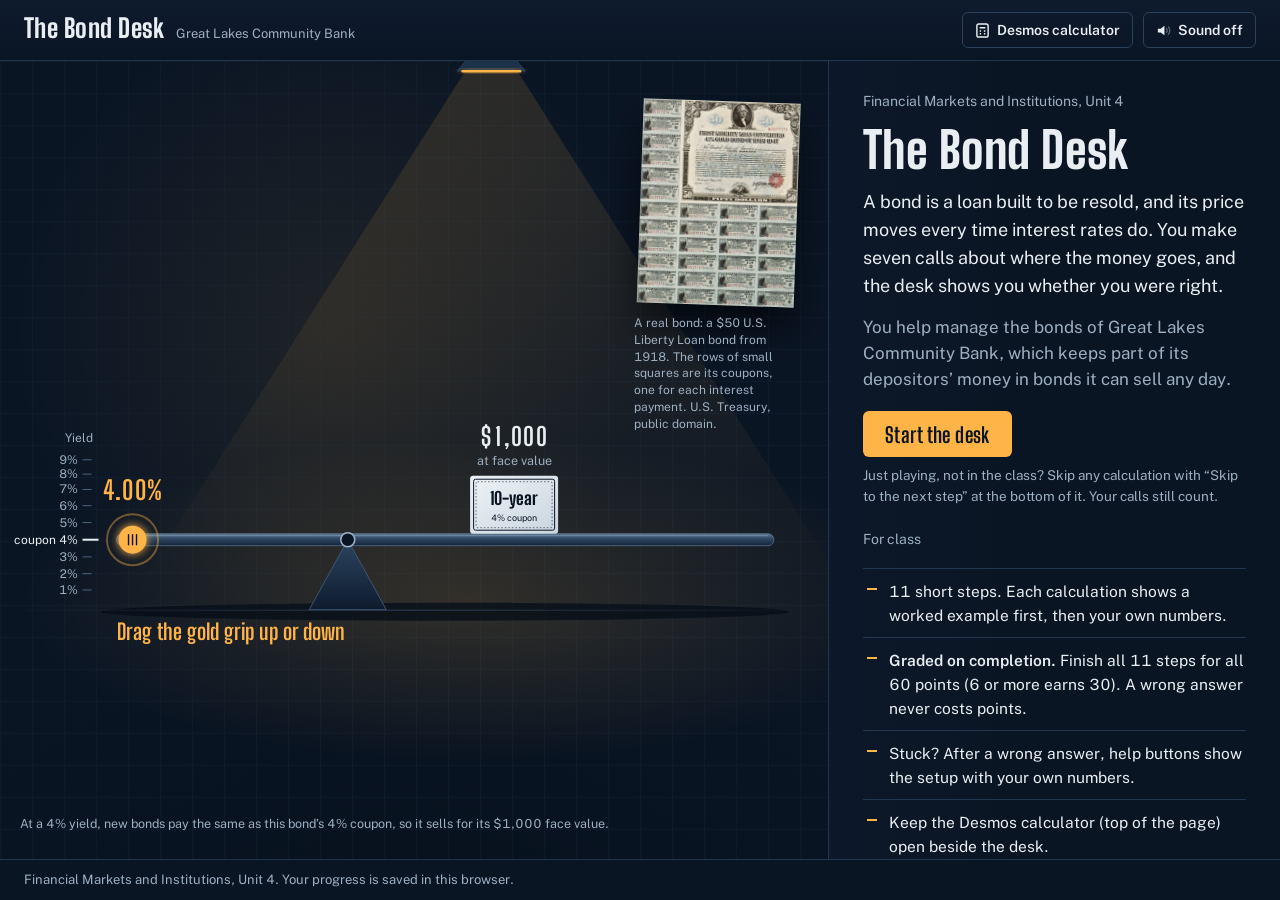
==== v2/index.html @ 8364ba1d "Bond Desk v2 preview under v2/ (root v1 untouched) A night trading desk built around one instrument:" ====
<!doctype html>
<html lang="en">
<head>
<meta charset="utf-8">
<meta name="viewport" content="width=device-width, initial-scale=1">
<title>The Bond Desk</title>
<meta name="description" content="Financial Markets and Institutions, Unit 4. Pull the yield on a bond beam, replay 2022, read quotes, estimate losses with duration and read spreads at Great Lakes Community Bank.">
<link rel="icon" href="data:image/svg+xml,%3Csvg xmlns='http://www.w3.org/2000/svg' viewBox='0 0 32 32'%3E%3Crect width='32' height='32' rx='6' fill='%230A1524'/%3E%3Cpath d='M5 13 L27 19' stroke='%23FFB447' stroke-width='3' stroke-linecap='round'/%3E%3Cpath d='M16 16 L12 26 H20 Z' fill='%23E9EEF2'/%3E%3C/svg%3E">
<link rel="preload" href="fonts/big-shoulders-display-latin-800-normal.woff2" as="font" type="font/woff2" crossorigin>
<link rel="preload" href="fonts/public-sans-latin-400-normal.woff2" as="font" type="font/woff2" crossorigin>
<link rel="stylesheet" href="bond.css">
</head>
<body>
<a class="skip" href="#console">Skip to the step</a>
<header class="top">
  <div class="brand"><span class="name">The Bond Desk</span><span class="sub">Great Lakes Community Bank</span></div>
  <nav class="tape" aria-label="Steps"><ol id="tape"></ol></nav>
  <div class="tools">
    <span class="calls" id="callsBadge" hidden aria-live="polite"></span>
    <a class="tool desmos-open" id="calcBtn" href="https://www.desmos.com/scientific" target="desmos" rel="noopener"><svg viewBox="0 0 16 16" aria-hidden="true"><rect x="2" y="1" width="12" height="14" rx="2" fill="none" stroke="currentColor" stroke-width="1.5"/><path d="M5 5h6M5 8.5h1.5M9.5 8.5H11M5 11.5h1.5M9.5 11.5H11" stroke="currentColor" stroke-width="1.5"/></svg><span class="lbl">Desmos calculator</span><span class="sr-only"> (opens in a new window)</span></a>
    <button class="tool" id="soundBtn" type="button" aria-pressed="false"><svg viewBox="0 0 16 16" aria-hidden="true"><path d="M2 6h3l4-3v10L5 10H2z" fill="currentColor"/><path id="soundWaves" d="M11 5.5c1 1.4 1 3.6 0 5M13 3.5c2 2.6 2 6.4 0 9" fill="none" stroke="currentColor" stroke-width="1.4" opacity=".35"/></svg><span class="lbl" id="soundLbl">Sound off</span></button>
  </div>
</header>
<main id="main" tabindex="-1">
  <section class="stage" id="stage" aria-label="The desk">
    <img class="bg" id="stageBg" alt="">
    <div class="bgshade" id="stageShade"></div>
    <svg class="world" id="world" role="group" aria-labelledby="stageDesc"></svg>
    <div class="overlay" id="overlay"></div>
    <p class="sr-only" id="stageDesc" aria-live="polite"></p>
  </section>
  <section class="console" id="console" tabindex="-1" aria-label="Step"></section>
</main>
<footer><span>Financial Markets and Institutions, Unit 4. Your progress is saved in this browser.</span><span id="codeNote"></span></footer>
<script>window.DESK_NO_UI = true;</script>
<script src="config.js"></script>
<script src="desk-engine.js"></script>
<script src="data.js"></script>
<script src="world.js"></script>
<script src="bond.js"></script>
</body>
</html>
---- v2/bond.css ----
/* The Bond Desk, version 2. A bond desk after hours: one instrument under one lamp. Tokens in DESIGN.md. */
@font-face { font-family: 'Big Shoulders Display'; src: url(fonts/big-shoulders-display-latin-500-normal.woff2) format('woff2'); font-weight: 500; font-display: swap; }
@font-face { font-family: 'Big Shoulders Display'; src: url(fonts/big-shoulders-display-latin-700-normal.woff2) format('woff2'); font-weight: 700; font-display: swap; }
@font-face { font-family: 'Big Shoulders Display'; src: url(fonts/big-shoulders-display-latin-800-normal.woff2) format('woff2'); font-weight: 800; font-display: swap; }
@font-face { font-family: 'Public Sans'; src: url(fonts/public-sans-latin-400-normal.woff2) format('woff2'); font-weight: 400; font-display: swap; }
@font-face { font-family: 'Public Sans'; src: url(fonts/public-sans-latin-600-normal.woff2) format('woff2'); font-weight: 600; font-display: swap; }
@font-face { font-family: 'Public Sans'; src: url(fonts/public-sans-latin-400-italic.woff2) format('woff2'); font-weight: 400; font-style: italic; font-display: swap; }

:root {
  --night: #0A1524; --night-2: #0E1B2D; --steel: #16263A; --steel-2: #1D3149; --engrave: #2B425C; --rule: #22374F;
  --chalk: #E9EEF2; --fog: #9DB0C2; --sodium: #FFB447; --sodium-dim: #B8803A; --coral: #FF8A7A; --paper: #DCE5EC;
  --display: 'Big Shoulders Display', 'Arial Narrow', sans-serif; --text: 'Public Sans', system-ui, sans-serif;
  color-scheme: dark;
}
* { box-sizing: border-box; }
html, body { margin: 0; }
body { background: var(--night); color: var(--chalk); font: 400 17px/1.55 var(--text); min-height: 100vh; display: flex; flex-direction: column;
  -webkit-font-smoothing: antialiased; font-variant-numeric: tabular-nums; }
:focus-visible { outline: 2px solid var(--sodium); outline-offset: 3px; }
svg :focus { outline: none; }
[hidden] { display: none !important; }
.sr-only { position: absolute; width: 1px; height: 1px; padding: 0; margin: -1px; overflow: hidden; clip: rect(0 0 0 0); white-space: nowrap; border: 0; }
.skip { position: absolute; left: -999px; top: 8px; background: var(--sodium); color: var(--night); padding: 8px 12px; z-index: 50; font-weight: 600; }
.skip:focus { left: 8px; }
a { color: var(--sodium); }

/* ---------- top bar ---------- */
.top { display: grid; grid-template-columns: auto minmax(0, 1fr) auto; align-items: center; gap: 28px; padding: 12px 24px; border-bottom: 1px solid var(--rule);
  background: linear-gradient(var(--night-2), var(--night)); position: relative; z-index: 5; }
.brand { display: flex; align-items: baseline; gap: 12px; white-space: nowrap; }
.brand .name { font: 800 26px/1 var(--display); letter-spacing: .01em; }
.brand .sub { color: var(--fog); font-size: 13px; }
.tools { display: flex; gap: 10px; align-items: center; }
.tool { font: 600 14px/1 var(--text); color: var(--chalk); background: transparent; border: 1px solid var(--engrave); border-radius: 6px; padding: 9px 12px; cursor: pointer; text-decoration: none; display: inline-flex; gap: 7px; align-items: center; min-height: 36px; }
.tool:hover { border-color: var(--fog); }
.tool[aria-pressed="true"] { border-color: var(--sodium); color: var(--sodium); }
.tool svg { width: 15px; height: 15px; }

.calls { font: 600 14px/1 var(--text); color: var(--fog); padding: 9px 12px; border-radius: 6px; background: rgba(255, 180, 71, .07); border: 1px solid rgba(255, 180, 71, .3); white-space: nowrap; }
.calls b { font: 800 20px/1 var(--display); color: var(--sodium); }
.calls.bump { animation: bump .6s ease; }
@keyframes bump { 0% { transform: scale(1); } 30% { transform: scale(1.12); box-shadow: 0 0 18px rgba(255, 180, 71, .5); } 100% { transform: scale(1); } }
/* the tape: a ruler of steps */
.tape { position: relative; }
.tape ol { list-style: none; margin: 0; padding: 0; display: flex; align-items: flex-end; justify-content: space-between; position: relative; max-width: 620px; margin-inline: auto; }
.tape ol::before { content: ''; position: absolute; left: 14px; right: 14px; bottom: 9px; height: 1px; background: var(--engrave); }
.tape ol:empty { display: none; }
.tape li { flex: 1; display: flex; justify-content: center; }
.notch { position: relative; background: none; border: 0; color: var(--fog); cursor: pointer; width: 34px; height: 40px; display: flex; flex-direction: column; align-items: center; justify-content: flex-end; gap: 5px; font: 600 12px/1 var(--text); padding: 0; }
.notch .tick { width: 2px; height: 10px; background: var(--engrave); border-radius: 1px; transition: height .25s, background .25s; }
.notch.done { color: var(--chalk); }
.notch.done .tick { background: var(--sodium); height: 14px; }
.notch[aria-current="step"] { color: var(--sodium); }
.notch[aria-current="step"] .tick { height: 20px; width: 4px; background: var(--sodium); box-shadow: 0 0 12px rgba(255, 180, 71, .6); }
.notch:hover .tick { background: var(--fog); }
.notch.done:hover .tick { background: var(--sodium); }

/* ---------- the room ---------- */
main { flex: 1; display: grid; grid-template-columns: minmax(0, 1fr) 452px; min-height: 0; }
main:focus { outline: none; }
.stage { position: relative; min-height: 600px; overflow: hidden;
  background: radial-gradient(ellipse 55% 60% at 40% 34%, rgba(255, 180, 71, .085), transparent 70%), radial-gradient(ellipse 120% 90% at 50% 120%, #06101C, transparent 60%), var(--night); }
.stage svg.world { position: absolute; inset: 0; width: 100%; height: 100%; display: block; touch-action: none; }
.stage .bg { position: absolute; inset: 0; width: 100%; height: 100%; object-fit: cover; opacity: 0; transition: opacity .8s; filter: grayscale(1) contrast(1.05) brightness(.62); }
.stage .bg.on { opacity: .55; }
.stage .bg.on.dim { opacity: .2; }
.stage .bgshade { position: absolute; inset: 0; background: linear-gradient(180deg, rgba(10, 21, 36, .35), rgba(10, 21, 36, .1) 40%, rgba(10, 21, 36, .92)); opacity: 0; transition: opacity .8s; pointer-events: none; }
.stage .bgshade.on { opacity: 1; }
.stage .overlay { position: absolute; inset: 0; pointer-events: none; }
.stage .overlay > * { pointer-events: auto; }
.cap { position: absolute; left: 20px; bottom: 14px; right: 20px; color: var(--fog); font-size: 12.5px; line-height: 1.4; pointer-events: none; }
.cap a { pointer-events: auto; color: var(--fog); }
.showing { position: absolute; top: 14px; left: 16px; display: flex; gap: 6px; z-index: 2; }
.showing button { font: 600 13px/1 var(--text); color: var(--fog); background: rgba(10, 21, 36, .7); border: 1px solid var(--engrave); border-radius: 6px; padding: 8px 11px; cursor: pointer; min-height: 32px; }
.showing button[aria-pressed="true"] { color: var(--night); background: var(--chalk); border-color: var(--chalk); }

/* svg type */
.world text { font-family: var(--text); fill: var(--chalk); }
.world .disp { font-family: var(--display); font-weight: 700; }
.world .fog { fill: var(--fog); }
.world .sod { fill: var(--sodium); }
.world .coral { fill: var(--coral); }
.world .night { fill: var(--night); }
.world * { pointer-events: none; }
.world .tappable, .world .tappable *, .world .grab, .world .grab * { pointer-events: auto; }
.world .tappable { cursor: pointer; }
.world .focusring { opacity: 0; transition: opacity .15s; }
.world g:focus-visible > .focusring, .world g.sel > .focusring { opacity: 1; }
.world .grab { cursor: grab; }
.world .grab:active { cursor: grabbing; }
.world .disabled { opacity: .35; }
.world .disabled, .world .disabled * { pointer-events: none !important; }

/* ---------- the console ---------- */
.console { border-left: 1px solid var(--rule); padding: 30px 34px 40px; overflow-y: auto; background: linear-gradient(90deg, rgba(14, 27, 45, .6), var(--night) 40%); }
.kicker { color: var(--fog); font-size: 14px; margin: 0 0 6px; }
.console h1, .console h2 { font: 800 50px/0.95 var(--display); margin: 0 0 14px; letter-spacing: .005em; }
.console h2 { font-size: 44px; }
.console p { margin: 0 0 14px; max-width: 36em; }
.console .lead { font-size: 18px; }
.console .place { color: var(--fog); }
.practice { background: var(--steel); border-left: 3px solid var(--sodium); padding: 10px 14px; border-radius: 4px; font-size: 15px; }

.btn { font: 700 21px/1 var(--display); letter-spacing: .02em; background: var(--sodium); color: var(--night); border: 0; border-radius: 6px; padding: 13px 22px 12px; cursor: pointer; min-height: 46px;
  display: inline-flex; align-items: center; gap: 10px; text-decoration: none; transition: transform .12s, box-shadow .2s; }
.btn:hover { box-shadow: 0 0 0 4px rgba(255, 180, 71, .18); }
.btn:active { transform: translateY(1px); }
.btn.quiet { background: transparent; color: var(--chalk); border: 1px solid var(--engrave); }
.btn.quiet:hover { border-color: var(--fog); box-shadow: none; }
.btn.small { font-size: 17px; padding: 10px 14px 9px; min-height: 40px; }
.btn[disabled] { opacity: .4; cursor: default; box-shadow: none; }
.actions { display: flex; flex-wrap: wrap; gap: 10px; align-items: center; margin: 18px 0 8px; }
.attempts { color: var(--fog); font-size: 13px; }

/* answers you tap */
fieldset { border: 0; padding: 0; margin: 6px 0 0; min-width: 0; }
legend { padding: 0; margin: 0 0 10px; font-weight: 600; }
.tickets { display: grid; gap: 8px; }
.ticket { position: relative; display: flex; gap: 12px; align-items: flex-start; padding: 13px 14px 13px 14px; border: 1px solid var(--engrave); border-radius: 8px; background: rgba(22, 38, 58, .55); cursor: pointer; line-height: 1.4; font-size: 16px; transition: border-color .15s, background .15s; }
.ticket:hover { border-color: var(--fog); }
.ticket input { appearance: none; -webkit-appearance: none; margin: 2px 0 0; width: 18px; height: 18px; border: 2px solid var(--fog); border-radius: 50%; flex: none; display: grid; place-content: center; }
.ticket input::before { content: ''; width: 8px; height: 8px; border-radius: 50%; background: var(--sodium); transform: scale(0); transition: transform .15s; }
.ticket input:checked { border-color: var(--sodium); }
.ticket input:checked::before { transform: scale(1); }
.ticket input:focus-visible { outline: 2px solid var(--sodium); outline-offset: 3px; }
.ticket:has(input:checked) { border-color: var(--sodium); background: rgba(255, 180, 71, .08); }
.chips { display: flex; flex-wrap: wrap; gap: 8px; }
.chips .ticket { flex: 1 1 100%; }

/* the calculation strip */
.strip { margin: 16px 0 6px; border-top: 1px solid var(--rule); }
.strip .cap2 { display: flex; justify-content: space-between; align-items: baseline; gap: 10px; padding: 10px 0 4px; }
.strip .cap2 b { font: 700 19px/1.1 var(--display); letter-spacing: .02em; }
.strip .cap2 span { color: var(--fog); font-size: 14px; text-align: right; }
.strip.example { opacity: .78; cursor: pointer; border-radius: 6px; }
.strip.example:hover, .strip.example:focus-within, .strip.example:focus-visible { opacity: 1; }
.line { display: grid; grid-template-columns: minmax(0, 1fr) auto; gap: 2px 14px; padding: 9px 0 10px; border-bottom: 1px dashed var(--rule); align-items: end; }
.line .lbl { grid-column: 1 / -1; color: var(--fog); font-size: 13.5px; }
.line .calc { font-size: 16px; }
.line .res { font: 700 26px/1 var(--display); text-align: right; white-space: nowrap; display: flex; align-items: center; gap: 8px; justify-content: flex-end; }
.line .res input { font: 700 26px/1 var(--display); color: var(--chalk); background: rgba(10, 21, 36, .6); border: 0; border-bottom: 2px solid var(--sodium); width: 5.2em; text-align: right; padding: 6px 6px 4px; border-radius: 4px 4px 0 0; }
.line .res input::placeholder { color: #6F849A; }
.line .res input.good { border-bottom-color: var(--chalk); }
.line .res input.wrong { border-bottom-color: var(--coral); }
.mark { font: 600 13px/1 var(--text); text-align: left; }
.mark:empty { display: none; }
.mark.ok { color: var(--sodium); }
.mark.no { color: var(--coral); }
.hint { color: var(--fog); font-size: 13.5px; margin: 6px 0 0; }

.fb { margin: 14px 0 0; padding: 0 0 0 14px; border-left: 3px solid transparent; min-height: 0; }
.fb:empty { display: none; }
.fb.ok { border-left-color: var(--sodium); }
.fb.bad { border-left-color: var(--coral); }
.fb b { font-weight: 600; }
.helpbox { margin: 12px 0 0; padding: 12px 14px; background: var(--steel); border-radius: 6px; font-size: 15.5px; }
.helpbox:empty { display: none; }
.coda { margin-top: 18px; padding: 16px 0 0; border-top: 1px solid var(--rule); font: 700 26px/1.12 var(--display); color: var(--chalk); }
.coda span { color: var(--sodium); }

details.sources { margin-top: 26px; color: var(--fog); font-size: 13.5px; }
details.sources summary { cursor: pointer; }
details.sources p { margin: 8px 0 0; }
details.sources a { color: var(--fog); }

.pager { display: flex; justify-content: space-between; gap: 10px; margin-top: 26px; }
.pager button { background: none; border: 0; color: var(--fog); font: 600 14px/1.2 var(--text); cursor: pointer; padding: 8px 0; text-decoration: underline; text-underline-offset: 3px; }

/* start */
.howto { list-style: none; padding: 0; margin: 18px 0; border-top: 1px solid var(--rule); }
.howto li { padding: 10px 0 10px 26px; border-bottom: 1px solid var(--rule); position: relative; font-size: 15.5px; color: var(--chalk); }
.howto li::before { content: ''; position: absolute; left: 4px; top: 19px; width: 10px; height: 2px; background: var(--sodium); }
.resume { margin-top: 18px; color: var(--fog); font-size: 15px; }
.resume summary { cursor: pointer; }
.resume label { display: block; margin: 12px 0 6px; color: var(--chalk); font-weight: 600; }
.resume input { font: 700 24px/1 var(--display); letter-spacing: .06em; background: var(--steel); color: var(--chalk); border: 1px solid var(--engrave); border-radius: 6px; padding: 9px 12px; width: 12ch; }
.err { color: var(--coral); }
.code { font: 700 1.15em/1 var(--display); letter-spacing: .06em; color: var(--chalk); }

/* the note */
.ledger { display: grid; grid-template-columns: 1fr; gap: 14px; margin-top: 8px; }
.ledger label { display: block; font-weight: 600; margin-bottom: 6px; }
.ledger label span { color: var(--fog); font-weight: 400; }
.ledger textarea { width: 100%; min-height: 76px; resize: vertical; background: rgba(22, 38, 58, .55); color: var(--chalk); border: 1px solid var(--engrave); border-radius: 6px; padding: 10px 12px; font: 400 16px/1.45 var(--text); }
.ledger textarea:focus { border-color: var(--sodium); }
.wc { color: var(--fog); font-size: 14px; }

/* receipt */
.points { font: 800 76px/0.9 var(--display); margin: 4px 0 10px; }
.points small { font-size: 32px; color: var(--fog); }
.openlist { list-style: none; padding: 0; margin: 12px 0; }
.openlist li { display: flex; justify-content: space-between; align-items: center; gap: 10px; padding: 8px 0; border-bottom: 1px solid var(--rule); }
.slip { position: absolute; left: 50%; top: 50%; width: min(70%, 520px); transform: translate(-50%, -50%) rotate(-1.6deg); box-shadow: 0 30px 60px rgba(0, 0, 0, .55), 0 0 0 1px rgba(255, 255, 255, .04); border-radius: 2px; }

/* the note's ledger on the stage */
.stageledger { position: absolute; inset: 9% 8% 12%; display: grid; grid-template-columns: 1fr 1fr; grid-template-rows: auto 1fr 1fr; border-top: 2px solid var(--chalk); }
.stageledger h3 { font: 800 34px/1 var(--display); margin: 0; padding: 14px 18px 10px; border-bottom: 1px solid var(--engrave); }
.stageledger h3:first-child { border-right: 2px solid var(--chalk); }
.stageledger div { padding: 14px 18px; border-bottom: 1px solid var(--engrave); font-size: 15px; color: var(--chalk); overflow: hidden; }
.stageledger div:nth-of-type(odd) { border-right: 2px solid var(--chalk); }
.stageledger div i { display: block; font-style: normal; color: var(--fog); font-size: 13px; margin-bottom: 4px; }
.stageledger div em { color: #6F849A; }

.scorecard { position: absolute; left: 50%; top: 50%; transform: translate(-50%, -50%); width: min(92%, 520px); padding: 26px 30px 24px; background: linear-gradient(160deg, #16263A, #0E1B2D); border: 1px solid rgba(255, 180, 71, .45); border-radius: 14px; box-shadow: 0 30px 80px rgba(0, 0, 0, .6), 0 0 60px rgba(255, 180, 71, .08); }
.scorecard p { margin: 0; }
.sc-k { color: var(--fog); font-size: 14px; }
.sc-big { font: 800 112px/0.9 var(--display); color: var(--sodium); margin-top: 6px !important; }
.sc-big span { font-size: 46px; color: var(--chalk); }
.sc-sub { font: 700 24px/1.1 var(--display); color: var(--chalk); margin-bottom: 14px !important; }
.scorecard ul { list-style: none; padding: 0; margin: 0 0 16px; border-top: 1px solid var(--engrave); }
.scorecard li { display: flex; gap: 12px; padding: 7px 0; border-bottom: 1px solid var(--rule); font-size: 15px; }
.scorecard li > span:first-child { width: 16px; font-weight: 600; }
.scorecard li.y > span:first-child { color: var(--sodium); }
.scorecard li.n > span:first-child { color: var(--coral); }
.scorecard li.na { color: var(--fog); }
.sc-line { font: 700 21px/1.2 var(--display); color: var(--chalk); }
.stamp { position: absolute; top: 56px; left: 50%; z-index: 4; transform: translateX(-50%) rotate(-4deg); font: 800 40px/1 var(--display); letter-spacing: .02em; padding: 8px 20px 6px; border: 3px solid currentColor; border-radius: 8px; background: rgba(10, 21, 36, .82); pointer-events: none; animation: stampIn .32s cubic-bezier(.2, 1.6, .4, 1) both, stampOut .4s ease 1.9s forwards; }
.stamp.ok { color: var(--sodium); } .stamp.no { color: var(--coral); }
@keyframes stampIn { from { opacity: 0; transform: translateX(-50%) rotate(-4deg) scale(1.6); } to { opacity: 1; transform: translateX(-50%) rotate(-4deg) scale(1); } }
@keyframes stampOut { to { opacity: 0; } }
footer { border-top: 1px solid var(--rule); color: var(--fog); font-size: 13px; padding: 10px 24px; display: flex; justify-content: space-between; gap: 12px; flex-wrap: wrap; }

@media (min-width: 901px) { body { height: 100vh; overflow: hidden; } main { min-height: 0; } .stage { min-height: 0; } .console { overflow-y: auto; } }
@media (max-width: 1100px) { main { grid-template-columns: minmax(0, 1fr) 400px; } .console { padding: 26px 24px 36px; } }
@media (max-width: 900px) {
  .top { grid-template-columns: 1fr auto; gap: 8px 12px; padding: 10px 16px 6px; }
  .tape { grid-column: 1 / -1; grid-row: 2; }
  .brand .sub { display: none; }
  .tool .lbl { display: none; }
  main { grid-template-columns: 1fr; }
  .stage { min-height: 0; height: min(58vh, 470px); }
  .console { border-left: 0; border-top: 1px solid var(--rule); padding: 20px 16px 30px; overflow: visible; background: var(--night); }
  .console h1 { font-size: 44px; } .console h2 { font-size: 38px; }
  .notch { width: 26px; }
  .stageledger { inset: 6% 4% 10%; } .stageledger h3 { font-size: 26px; padding: 10px 10px 8px; } .stageledger div { padding: 10px; font-size: 13px; }
  .slip { width: 82%; }
  .stage.tallstage { height: auto; padding: 22px 0; }
  .stage.tallstage .overlay { position: relative; inset: auto; }
  .stage.tallstage .scorecard { position: relative; left: auto; top: auto; transform: none; margin: 0 auto; }
  .stamp { font-size: 26px; top: 40px; padding: 6px 14px 4px; }
  .calls { padding: 7px 9px; font-size: 13px; } .calls b { font-size: 17px; }
  .scorecard { padding: 16px 18px; } .sc-big { font-size: 72px; } .sc-big span { font-size: 30px; } .sc-sub { font-size: 18px; } .scorecard li { font-size: 13px; padding: 4px 0; } .sc-line { font-size: 16px; }
  .scorecard { position: absolute; left: 50%; top: 50%; transform: translate(-50%, -50%); width: min(92%, 520px); padding: 26px 30px 24px; background: linear-gradient(160deg, #16263A, #0E1B2D); border: 1px solid rgba(255, 180, 71, .45); border-radius: 14px; box-shadow: 0 30px 80px rgba(0, 0, 0, .6), 0 0 60px rgba(255, 180, 71, .08); }
.scorecard p { margin: 0; }
.sc-k { color: var(--fog); font-size: 14px; }
.sc-big { font: 800 112px/0.9 var(--display); color: var(--sodium); margin-top: 6px !important; }
.sc-big span { font-size: 46px; color: var(--chalk); }
.sc-sub { font: 700 24px/1.1 var(--display); color: var(--chalk); margin-bottom: 14px !important; }
.scorecard ul { list-style: none; padding: 0; margin: 0 0 16px; border-top: 1px solid var(--engrave); }
.scorecard li { display: flex; gap: 12px; padding: 7px 0; border-bottom: 1px solid var(--rule); font-size: 15px; }
.scorecard li > span:first-child { width: 16px; font-weight: 600; }
.scorecard li.y > span:first-child { color: var(--sodium); }
.scorecard li.n > span:first-child { color: var(--coral); }
.scorecard li.na { color: var(--fog); }
.sc-line { font: 700 21px/1.2 var(--display); color: var(--chalk); }
footer { padding: 10px 16px; }
}
@media (prefers-reduced-motion: reduce) { * { transition: none !important; animation: none !important; } }
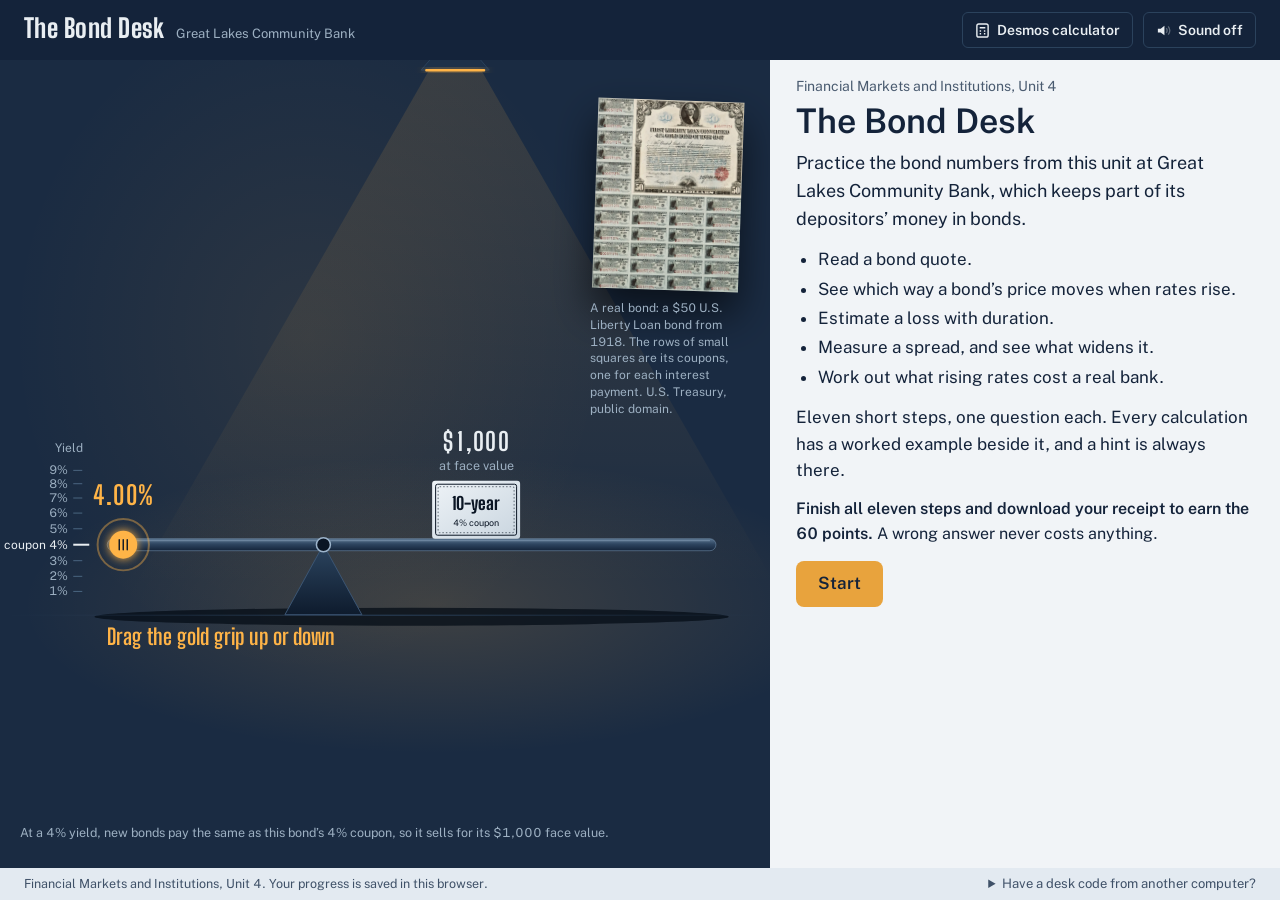
==== commit 356428dd: "Bond Desk v2, round three: a practice-and-check tool for Unit 4's pages One Start button, eleven ste" ====
--- a/v2/index.html
+++ b/v2/index.html
@@ -4,7 +4,7 @@
 <meta charset="utf-8">
 <meta name="viewport" content="width=device-width, initial-scale=1">
 <title>The Bond Desk</title>
-<meta name="description" content="Financial Markets and Institutions, Unit 4. Pull the yield on a bond beam, replay 2022, read quotes, estimate losses with duration and read spreads at Great Lakes Community Bank.">
+<meta name="description" content="Financial Markets and Institutions, Unit 4. Practise reading bond quotes, duration and spreads at Great Lakes Community Bank.">
 <link rel="icon" href="data:image/svg+xml,%3Csvg xmlns='http://www.w3.org/2000/svg' viewBox='0 0 32 32'%3E%3Crect width='32' height='32' rx='6' fill='%230A1524'/%3E%3Cpath d='M5 13 L27 19' stroke='%23FFB447' stroke-width='3' stroke-linecap='round'/%3E%3Cpath d='M16 16 L12 26 H20 Z' fill='%23E9EEF2'/%3E%3C/svg%3E">
 <link rel="preload" href="fonts/big-shoulders-display-latin-800-normal.woff2" as="font" type="font/woff2" crossorigin>
 <link rel="preload" href="fonts/public-sans-latin-400-normal.woff2" as="font" type="font/woff2" crossorigin>
@@ -14,9 +14,8 @@
 <a class="skip" href="#console">Skip to the step</a>
 <header class="top">
   <div class="brand"><span class="name">The Bond Desk</span><span class="sub">Great Lakes Community Bank</span></div>
-  <nav class="tape" aria-label="Steps"><ol id="tape"></ol></nav>
+  <nav class="tape" aria-label="Steps"><ol id="tape"></ol><p class="stepname" id="stepName" aria-hidden="true"></p></nav>
   <div class="tools">
-    <span class="calls" id="callsBadge" hidden aria-live="polite"></span>
     <a class="tool desmos-open" id="calcBtn" href="https://www.desmos.com/scientific" target="desmos" rel="noopener"><svg viewBox="0 0 16 16" aria-hidden="true"><rect x="2" y="1" width="12" height="14" rx="2" fill="none" stroke="currentColor" stroke-width="1.5"/><path d="M5 5h6M5 8.5h1.5M9.5 8.5H11M5 11.5h1.5M9.5 11.5H11" stroke="currentColor" stroke-width="1.5"/></svg><span class="lbl">Desmos calculator</span><span class="sr-only"> (opens in a new window)</span></a>
     <button class="tool" id="soundBtn" type="button" aria-pressed="false"><svg viewBox="0 0 16 16" aria-hidden="true"><path d="M2 6h3l4-3v10L5 10H2z" fill="currentColor"/><path id="soundWaves" d="M11 5.5c1 1.4 1 3.6 0 5M13 3.5c2 2.6 2 6.4 0 9" fill="none" stroke="currentColor" stroke-width="1.4" opacity=".35"/></svg><span class="lbl" id="soundLbl">Sound off</span></button>
   </div>
@@ -31,7 +30,9 @@
   </section>
   <section class="console" id="console" tabindex="-1" aria-label="Step"></section>
 </main>
-<footer><span>Financial Markets and Institutions, Unit 4. Your progress is saved in this browser.</span><span id="codeNote"></span></footer>
+<footer><span>Financial Markets and Institutions, Unit 4. Your progress is saved in this browser. <span id="codeNote"></span></span>
+  <details class="resume" id="resume"><summary>Have a desk code from another computer?</summary>
+    <form id="codeForm" novalidate><label for="dc">Your desk code</label> <input type="text" id="dc" autocomplete="off" autocapitalize="characters" spellcheck="false" placeholder="ABCD-2345"> <button class="btn quiet small" type="submit">Continue</button><span class="err" id="startErr" role="alert"></span></form></details></footer>
 <script>window.DESK_NO_UI = true;</script>
 <script src="config.js"></script>
 <script src="desk-engine.js"></script>
--- a/v2/bond.css
+++ b/v2/bond.css
@@ -92,10 +92,10 @@
 .world .disabled, .world .disabled * { pointer-events: none !important; }
 
 /* ---------- the console ---------- */
-.console { border-left: 1px solid var(--rule); padding: 30px 34px 40px; overflow-y: auto; background: linear-gradient(90deg, rgba(14, 27, 45, .6), var(--night) 40%); }
+.console { border-left: 1px solid var(--rule); padding: 22px 30px 30px; overflow-y: auto; background: linear-gradient(90deg, rgba(14, 27, 45, .6), var(--night) 40%); }
 .kicker { color: var(--fog); font-size: 14px; margin: 0 0 6px; }
-.console h1, .console h2 { font: 800 50px/0.95 var(--display); margin: 0 0 14px; letter-spacing: .005em; }
-.console h2 { font-size: 44px; }
+.console h1, .console h2 { font: 800 50px/0.95 var(--display); margin: 0 0 12px; letter-spacing: .005em; }
+.console h2 { font-size: 34px; margin-bottom: 10px; }
 .console p { margin: 0 0 14px; max-width: 36em; }
 .console .lead { font-size: 18px; }
 .console .place { color: var(--fog); }
@@ -116,7 +116,7 @@
 fieldset { border: 0; padding: 0; margin: 6px 0 0; min-width: 0; }
 legend { padding: 0; margin: 0 0 10px; font-weight: 600; }
 .tickets { display: grid; gap: 8px; }
-.ticket { position: relative; display: flex; gap: 12px; align-items: flex-start; padding: 13px 14px 13px 14px; border: 1px solid var(--engrave); border-radius: 8px; background: rgba(22, 38, 58, .55); cursor: pointer; line-height: 1.4; font-size: 16px; transition: border-color .15s, background .15s; }
+.ticket { position: relative; display: flex; gap: 10px; align-items: flex-start; padding: 10px 12px; border: 1px solid var(--engrave); border-radius: 8px; background: rgba(22, 38, 58, .55); cursor: pointer; line-height: 1.35; font-size: 15px; transition: border-color .15s, background .15s; }
 .ticket:hover { border-color: var(--fog); }
 .ticket input { appearance: none; -webkit-appearance: none; margin: 2px 0 0; width: 18px; height: 18px; border: 2px solid var(--fog); border-radius: 50%; flex: none; display: grid; place-content: center; }
 .ticket input::before { content: ''; width: 8px; height: 8px; border-radius: 50%; background: var(--sodium); transform: scale(0); transition: transform .15s; }
@@ -178,10 +178,11 @@
 .code { font: 700 1.15em/1 var(--display); letter-spacing: .06em; color: var(--chalk); }
 
 /* the note */
-.ledger { display: grid; grid-template-columns: 1fr; gap: 14px; margin-top: 8px; }
+.ledger { display: grid; grid-template-columns: 1fr 1fr; gap: 10px; margin-top: 6px; }
+.ledger label { font-size: 14px; }
 .ledger label { display: block; font-weight: 600; margin-bottom: 6px; }
 .ledger label span { color: var(--fog); font-weight: 400; }
-.ledger textarea { width: 100%; min-height: 76px; resize: vertical; background: rgba(22, 38, 58, .55); color: var(--chalk); border: 1px solid var(--engrave); border-radius: 6px; padding: 10px 12px; font: 400 16px/1.45 var(--text); }
+.ledger textarea { width: 100%; min-height: 64px; resize: vertical; background: rgba(22, 38, 58, .55); color: var(--chalk); border: 1px solid var(--engrave); border-radius: 6px; padding: 10px 12px; font: 400 16px/1.45 var(--text); }
 .ledger textarea:focus { border-color: var(--sodium); }
 .wc { color: var(--fog); font-size: 14px; }
 
@@ -218,6 +219,27 @@
 .stamp.ok { color: var(--sodium); } .stamp.no { color: var(--coral); }
 @keyframes stampIn { from { opacity: 0; transform: translateX(-50%) rotate(-4deg) scale(1.6); } to { opacity: 1; transform: translateX(-50%) rotate(-4deg) scale(1); } }
 @keyframes stampOut { to { opacity: 0; } }
+/* people and the round-two controls */
+.speaker { display: flex; gap: 14px; align-items: flex-start; padding: 12px 14px; background: rgba(22, 38, 58, .6); border: 1px solid var(--engrave); border-radius: 12px; margin: 2px 0 12px; }
+.speaker .portrait { flex: none; }
+.speaker .who { font-size: 12.5px; color: var(--fog); margin: 0 0 3px; }
+.speaker .say { font-size: 17px; line-height: 1.45; margin: 0; }
+.speaker.ok { border-color: rgba(255, 180, 71, .65); }
+.speaker.bad { border-color: rgba(255, 138, 122, .65); }
+.speaker.pop { animation: pop .35s ease; }
+@keyframes pop { from { transform: translateY(6px); opacity: .4; } to { transform: none; opacity: 1; } }
+.ask { font-size: 15px; color: var(--fog); margin: 4px 0 8px !important; }
+.ask b { color: var(--chalk); }
+.setter { display: flex; align-items: center; gap: 10px; margin: 4px 0; }
+.setter .step { width: 46px; height: 46px; border-radius: 8px; border: 1px solid var(--engrave); background: var(--steel); color: var(--chalk); font: 700 26px/1 var(--display); cursor: pointer; touch-action: manipulation; }
+.setter .step:hover { border-color: var(--fog); }
+.setter output { font: 700 24px/1.1 var(--display); color: var(--sodium); min-width: 10ch; text-align: center; }
+.tickets.two { grid-template-columns: 1fr 1fr; }
+.typein { display: flex; align-items: center; gap: 8px; font: 700 24px/1 var(--display); }
+.typein input { font: 700 26px/1 var(--display); color: var(--chalk); background: rgba(10, 21, 36, .6); border: 0; border-bottom: 2px solid var(--sodium); width: 5em; text-align: right; padding: 6px; }
+.credit { font-size: 14px; color: var(--fog); margin-top: 14px !important; }
+.scorecard.long li { padding: 4px 0; font-size: 14px; }
+.scorecard.long .sc-big { font-size: 84px; }
 footer { border-top: 1px solid var(--rule); color: var(--fog); font-size: 13px; padding: 10px 24px; display: flex; justify-content: space-between; gap: 12px; flex-wrap: wrap; }
 
 @media (min-width: 901px) { body { height: 100vh; overflow: hidden; } main { min-height: 0; } .stage { min-height: 0; } .console { overflow-y: auto; } }
@@ -228,12 +250,18 @@
   .brand .sub { display: none; }
   .tool .lbl { display: none; }
   main { grid-template-columns: 1fr; }
-  .stage { min-height: 0; height: min(58vh, 470px); }
-  .console { border-left: 0; border-top: 1px solid var(--rule); padding: 20px 16px 30px; overflow: visible; background: var(--night); }
-  .console h1 { font-size: 44px; } .console h2 { font-size: 38px; }
+  .stage { min-height: 0; height: min(38vh, 380px); }
+  .brand .name { font-size: 22px; } .tool { min-height: 34px; padding: 6px 9px; } .top { padding: 8px 14px 4px; } .notch { height: 34px; }
+  .console h2 { display: none; } .ledger { grid-template-columns: 1fr; }
+  .console { border-left: 0; border-top: 1px solid var(--rule); padding: 12px 14px 24px; overflow: visible; background: var(--night); }
+  .console h1 { font-size: 40px; } .console h2 { font-size: 26px; margin-bottom: 8px; }
+  .console .kicker { display: none; }
+  .speaker { padding: 9px 10px; gap: 10px; margin-bottom: 8px; } .speaker .portrait { width: 42px; height: 42px; } .speaker .say { font-size: 15px; } .speaker .who { font-size: 11.5px; }
+  .ask { font-size: 14px; } .ticket { font-size: 14px; padding: 8px 10px; } .actions { margin: 10px 0 4px; } .pager { margin-top: 12px; }
   .notch { width: 26px; }
   .stageledger { inset: 6% 4% 10%; } .stageledger h3 { font-size: 26px; padding: 10px 10px 8px; } .stageledger div { padding: 10px; font-size: 13px; }
   .slip { width: 82%; }
+  main:has(.stage.tallstage) .console { order: -1; }
   .stage.tallstage { height: auto; padding: 22px 0; }
   .stage.tallstage .overlay { position: relative; inset: auto; }
   .stage.tallstage .scorecard { position: relative; left: auto; top: auto; transform: none; margin: 0 auto; }
@@ -256,3 +284,109 @@
 footer { padding: 10px 16px; }
 }
 @media (prefers-reduced-motion: reduce) { * { transition: none !important; animation: none !important; } }
+
+/* ============ Round three (2026-11-19): a lighter, friendlier desk. The picture stays at night on the left; the
+   question sits on a light page on the right, in large type, the same layout on every step. ============ */
+:root { --ink: #14233A; --ink2: #3F5168; --muted: #4A5B70; --page: #F1F4F7; --card: #FFFFFF; --edge: #CDD6E0; --gold: #E8A33D; --good: #1E7A46; --bad: #B3261E; }
+body { background: var(--page); }
+.top { background: var(--ink); border-bottom: 0; }
+.stage { background: radial-gradient(ellipse 55% 60% at 40% 34%, rgba(255, 180, 71, .08), transparent 70%), #1A2B42; }
+.world rect[fill="url(#gridP)"] { display: none; }
+.console { background: var(--page); color: var(--ink); border-left: 0; padding: 22px 30px 28px; font-size: 17px; }
+.console .kicker { color: var(--muted); font-size: 14px; margin-bottom: 4px; }
+.console h1, .console h2 { font: 700 30px/1.15 var(--text); color: var(--ink); letter-spacing: 0; margin: 0 0 8px; }
+.console h1 { font-size: 38px; }
+.console p { max-width: none; }
+.console .lead { font-size: 18px; }
+.console .scene { font-style: italic; color: var(--ink2); font-size: 17px; margin: 0 0 10px; }
+.console .ask { font-size: 18px; color: var(--ink); margin: 0 0 12px !important; line-height: 1.5; }
+.console .ask b, .console .scene b { color: var(--ink); }
+.console a { color: #1F5FA8; }
+.speaker { background: var(--card); border: 1px solid var(--edge); }
+.speaker .who { color: var(--muted); font-size: 13px; }
+.speaker .say { color: var(--ink); font-size: 17px; }
+.boxes { display: flex; flex-wrap: wrap; gap: 12px; margin: 4px 0 12px; }
+.nbox { background: var(--card); border: 2px solid var(--gold); border-radius: 10px; padding: 10px 12px; flex: 1 1 200px; }
+.nbox label { display: block; font-weight: 600; font-size: 15px; margin-bottom: 6px; }
+.inrow { display: flex; align-items: center; gap: 8px; }
+.nbox input { font: 600 22px/1 var(--text); color: var(--ink); background: #fff; border: 1.5px solid #8C9AAB; border-radius: 6px; padding: 8px 10px; width: 100%; min-width: 0; text-align: right; }
+.nbox input:focus { border-color: var(--ink); outline: 3px solid rgba(232, 163, 61, .5); outline-offset: 1px; }
+.nbox input.good { border-color: var(--good); } .nbox input.wrong { border-color: var(--bad); }
+.nbox .formula { margin: 6px 0 0 !important; font-size: 14.5px; color: var(--muted); }
+.mark { font: 700 20px/1 var(--text); min-width: 18px; }
+.mark.ok { color: var(--good); } .mark.no { color: var(--bad); }
+details.worked { border: 1.5px dashed #8C9AAB; border-radius: 10px; padding: 10px 12px; margin: 4px 0 12px; background: rgba(255, 255, 255, .5); }
+details.worked summary { cursor: pointer; font-weight: 600; font-size: 15.5px; color: var(--ink); }
+.wcards { display: grid; grid-template-columns: repeat(auto-fill, minmax(150px, 1fr)); gap: 8px; margin-top: 8px; }
+.wcard { background: var(--card); border: 1px solid var(--edge); border-radius: 8px; padding: 8px 10px; }
+.wcard p { margin: 0 !important; } .wl { font-size: 13px; color: var(--muted); } .wv { font: 700 20px/1.3 var(--text); color: var(--ink); } .wf { font-size: 13px; color: var(--muted); }
+.ticket { background: var(--card); border: 1.5px solid var(--edge); color: var(--ink); font-size: 16px; padding: 11px 13px; }
+.ticket:hover { border-color: #8C9AAB; }
+.ticket input { border-color: #6B7B8F; }
+.ticket input::before { background: var(--gold); }
+.ticket input:checked { border-color: var(--gold); }
+.ticket:has(input:checked) { border-color: var(--gold); background: #FFF6E6; }
+fieldset.why { margin-top: 10px; } fieldset.why legend { font-weight: 600; color: var(--ink); }
+.btn { background: var(--ink); color: #fff; font: 700 17px/1 var(--text); letter-spacing: 0; border-radius: 8px; padding: 13px 22px; min-height: 46px; }
+.btn:hover { box-shadow: 0 0 0 4px rgba(20, 35, 58, .15); }
+.btn.go { background: var(--gold); color: var(--ink); }
+.btn.quiet { background: transparent; color: var(--ink); border: 1.5px solid #8C9AAB; }
+.btn.small { font-size: 15px; padding: 8px 12px; min-height: 38px; }
+.fb { color: var(--ink); font-size: 16.5px; line-height: 1.5; }
+.fb.ok { border-left-color: var(--good); } .fb.bad { border-left-color: var(--bad); }
+.helpbox { background: #E3EAF1; color: var(--ink); }
+.pager { margin-top: 18px; } .pager button { color: var(--muted); }
+.plan { margin: 4px 0 14px; padding-left: 22px; font-size: 17px; } .plan li { margin: 3px 0; }
+.credit { color: var(--ink) !important; font-size: 16px !important; }
+.wc { color: var(--muted); }
+.ledger textarea { background: var(--card); color: var(--ink); border-color: #8C9AAB; }
+.ledger label { color: var(--ink); }
+.practice { background: #FFF6E6; border-left-color: var(--gold); color: var(--ink); }
+.points { color: var(--ink); } .points small { color: var(--muted); }
+.openlist li { border-color: var(--edge); }
+details.sources { color: var(--muted); } details.sources a { color: #1F5FA8; }
+/* progress bar: numbered circles, done ones ticked */
+.tape ol::before { background: #3E5573; bottom: 50%; }
+.notch { width: 30px; height: 30px; justify-content: center; }
+.notch span:first-child { display: grid; place-items: center; width: 26px; height: 26px; border-radius: 50%; border: 2px solid #9DB0C2; background: var(--ink); color: #E9EEF2; font: 700 12px/1 var(--text); position: relative; z-index: 1; }
+.notch.done span:first-child { background: var(--gold); border-color: var(--gold); color: var(--ink); }
+.notch[aria-current="step"] span:first-child { border-color: var(--gold); box-shadow: 0 0 0 3px rgba(232, 163, 61, .45); color: #fff; }
+.notch .tick { display: none; }
+.stepname { margin: 2px 0 0; text-align: center; color: #C9D4DF; font-size: 13px; }
+footer { background: #E3EAF1; color: var(--ink2); border-top: 0; align-items: center; }
+footer .resume { margin: 0; color: var(--ink2); font-size: 13px; } footer .resume summary { cursor: pointer; }
+footer .resume form { display: inline-flex; gap: 8px; align-items: center; margin-left: 8px; } footer .resume label { display: inline; margin: 0; font-weight: 600; color: var(--ink2); }
+footer .resume input { font: 600 15px var(--text); width: 9.5em; padding: 6px 8px; background: #fff; color: var(--ink); border: 1px solid #8C9AAB; border-radius: 6px; }
+footer .code { color: var(--ink); font: 700 1em var(--text); letter-spacing: .04em; }
+.err { color: var(--bad); }
+@media (max-width: 900px) {
+  .console { padding: 14px 16px 24px; border-top: 0; }
+  .console h2 { display: block; font-size: 24px; }
+  .console .kicker { display: block; }
+  .console .scene, .console .ask { font-size: 16.5px; }
+  .notch { width: 26px; height: 28px; } .notch span:first-child { width: 23px; height: 23px; font-size: 11px; }
+  .stepname { display: none; }
+  .nbox { flex-basis: 100%; }
+  footer { font-size: 12px; }
+}
+/* fit a calculation step at 1280 x 720: boxes side by side, compact example, a slimmer footer */
+@media (min-width: 901px) {
+  main { grid-template-columns: minmax(0, 1fr) 480px; }
+  .console { padding: 16px 26px 20px; }
+  .console h1 { font-size: 34px; } .console h2 { font-size: 26px; margin-bottom: 4px; }
+  .console .scene { font-size: 16px; margin-bottom: 6px; line-height: 1.45; }
+  .console .ask { font-size: 17px; margin-bottom: 10px !important; line-height: 1.45; }
+  .boxes { flex-wrap: nowrap; gap: 10px; margin-bottom: 10px; }
+  .nbox { flex: 1 1 0; padding: 8px 10px; }
+  .nbox input { font-size: 20px; padding: 6px 8px; }
+  .nbox .formula { font-size: 13.5px; margin-top: 4px !important; }
+  details.worked { padding: 8px 10px; margin-bottom: 10px; }
+  details.worked summary { font-size: 14.5px; }
+  .wcards { grid-template-columns: repeat(auto-fit, minmax(120px, 1fr)); gap: 6px; margin-top: 6px; }
+  .wcard { padding: 6px 8px; } .wv { font-size: 18px; }
+  .actions { margin: 8px 0 4px; }
+  .ticket { padding: 9px 12px; font-size: 15.5px; }
+  footer { padding: 6px 24px; font-size: 12.5px; }
+  .pager { margin-top: 10px; }
+}
+@media (min-width: 1200px) { main { grid-template-columns: minmax(0, 1fr) 510px; } }
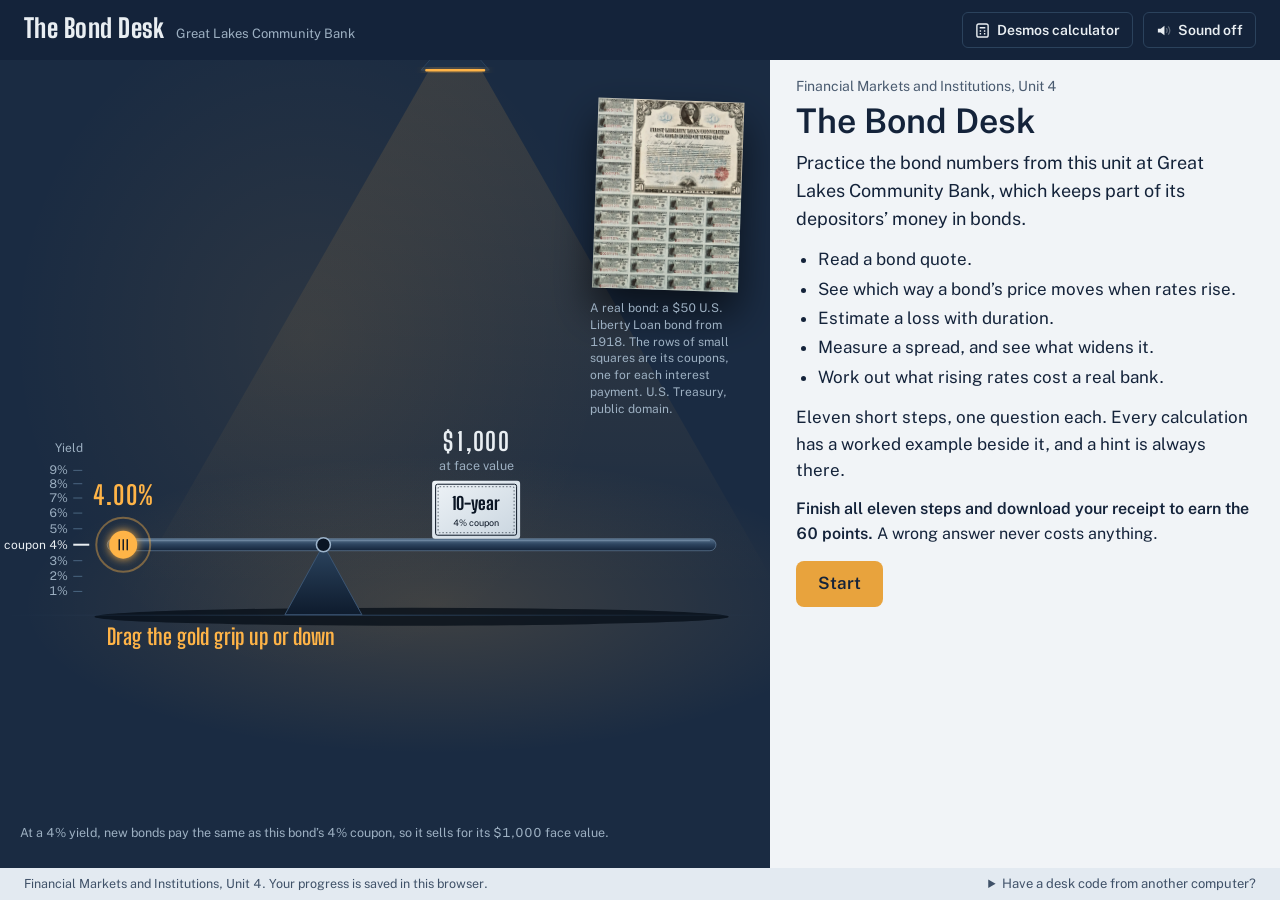
==== commit 50847c95: "Bond Desk v2: accessibility and wording fixes from the 11/19 audit Focus rings: the SVG bond cards n" ====
--- a/v2/index.html
+++ b/v2/index.html
@@ -17,7 +17,7 @@
   <nav class="tape" aria-label="Steps"><ol id="tape"></ol><p class="stepname" id="stepName" aria-hidden="true"></p></nav>
   <div class="tools">
     <a class="tool desmos-open" id="calcBtn" href="https://www.desmos.com/scientific" target="desmos" rel="noopener"><svg viewBox="0 0 16 16" aria-hidden="true"><rect x="2" y="1" width="12" height="14" rx="2" fill="none" stroke="currentColor" stroke-width="1.5"/><path d="M5 5h6M5 8.5h1.5M9.5 8.5H11M5 11.5h1.5M9.5 11.5H11" stroke="currentColor" stroke-width="1.5"/></svg><span class="lbl">Desmos calculator</span><span class="sr-only"> (opens in a new window)</span></a>
-    <button class="tool" id="soundBtn" type="button" aria-pressed="false"><svg viewBox="0 0 16 16" aria-hidden="true"><path d="M2 6h3l4-3v10L5 10H2z" fill="currentColor"/><path id="soundWaves" d="M11 5.5c1 1.4 1 3.6 0 5M13 3.5c2 2.6 2 6.4 0 9" fill="none" stroke="currentColor" stroke-width="1.4" opacity=".35"/></svg><span class="lbl" id="soundLbl">Sound off</span></button>
+    <button class="tool" id="soundBtn" type="button" aria-pressed="false" aria-label="Sound"><svg viewBox="0 0 16 16" aria-hidden="true"><path d="M2 6h3l4-3v10L5 10H2z" fill="currentColor"/><path id="soundWaves" d="M11 5.5c1 1.4 1 3.6 0 5M13 3.5c2 2.6 2 6.4 0 9" fill="none" stroke="currentColor" stroke-width="1.4" opacity=".35"/></svg><span class="lbl" id="soundLbl">Sound off</span></button>
   </div>
 </header>
 <main id="main" tabindex="-1">
--- a/v2/bond.css
+++ b/v2/bond.css
@@ -85,7 +85,7 @@
 .world .tappable, .world .tappable *, .world .grab, .world .grab * { pointer-events: auto; }
 .world .tappable { cursor: pointer; }
 .world .focusring { opacity: 0; transition: opacity .15s; }
-.world g:focus-visible > .focusring, .world g.sel > .focusring { opacity: 1; }
+.world g:focus-visible .focusring, .world g.sel > .focusring { opacity: 1; }   /* 2026-11-19: descendant, so the bond cards' ring (inside g.cert) shows */
 .world .grab { cursor: grab; }
 .world .grab:active { cursor: grabbing; }
 .world .disabled { opacity: .35; }
@@ -200,7 +200,7 @@
 .stageledger div { padding: 14px 18px; border-bottom: 1px solid var(--engrave); font-size: 15px; color: var(--chalk); overflow: hidden; }
 .stageledger div:nth-of-type(odd) { border-right: 2px solid var(--chalk); }
 .stageledger div i { display: block; font-style: normal; color: var(--fog); font-size: 13px; margin-bottom: 4px; }
-.stageledger div em { color: #6F849A; }
+.stageledger div em { color: var(--fog); }   /* 2026-11-19: was #6F849A, 3.6:1 on the stage */
 
 .scorecard { position: absolute; left: 50%; top: 50%; transform: translate(-50%, -50%); width: min(92%, 520px); padding: 26px 30px 24px; background: linear-gradient(160deg, #16263A, #0E1B2D); border: 1px solid rgba(255, 180, 71, .45); border-radius: 14px; box-shadow: 0 30px 80px rgba(0, 0, 0, .6), 0 0 60px rgba(255, 180, 71, .08); }
 .scorecard p { margin: 0; }
@@ -331,6 +331,12 @@
 .btn:hover { box-shadow: 0 0 0 4px rgba(20, 35, 58, .15); }
 .btn.go { background: var(--gold); color: var(--ink); }
 .btn.quiet { background: transparent; color: var(--ink); border: 1.5px solid #8C9AAB; }
+.console a.btn { color: #fff; text-decoration: none; }   /* 2026-11-19: "Download your receipt" is a link; .console a's blue drew it dark blue on navy */
+.console .hint { color: var(--muted); }   /* 2026-11-19: the night palette's fog (#9DB0C2) is about 2:1 on the light page; the receipt's upload note sits here */
+/* 2026-11-19 (accessibility audit): the sodium ring (#FFB447) is 1.6:1 on the light page. On the light surfaces the ring is a dark
+   gold, 5.4:1 on the page and 5.9:1 on white; the dark top bar and the stage keep the sodium ring. */
+.console :focus-visible, footer :focus-visible, .console .ticket input:focus-visible { outline: 2px solid #8A5A00; outline-offset: 3px; }
+.nbox input:focus { outline: 3px solid #8A5A00; outline-offset: 1px; }
 .btn.small { font-size: 15px; padding: 8px 12px; min-height: 38px; }
 .fb { color: var(--ink); font-size: 16.5px; line-height: 1.5; }
 .fb.ok { border-left-color: var(--good); } .fb.bad { border-left-color: var(--bad); }
@@ -351,6 +357,7 @@
 .notch span:first-child { display: grid; place-items: center; width: 26px; height: 26px; border-radius: 50%; border: 2px solid #9DB0C2; background: var(--ink); color: #E9EEF2; font: 700 12px/1 var(--text); position: relative; z-index: 1; }
 .notch.done span:first-child { background: var(--gold); border-color: var(--gold); color: var(--ink); }
 .notch[aria-current="step"] span:first-child { border-color: var(--gold); box-shadow: 0 0 0 3px rgba(232, 163, 61, .45); color: #fff; }
+.notch.done[aria-current="step"] span:first-child { color: var(--ink); }   /* 2026-11-19: a white check on gold was 2.2:1 */
 .notch .tick { display: none; }
 .stepname { margin: 2px 0 0; text-align: center; color: #C9D4DF; font-size: 13px; }
 footer { background: #E3EAF1; color: var(--ink2); border-top: 0; align-items: center; }
